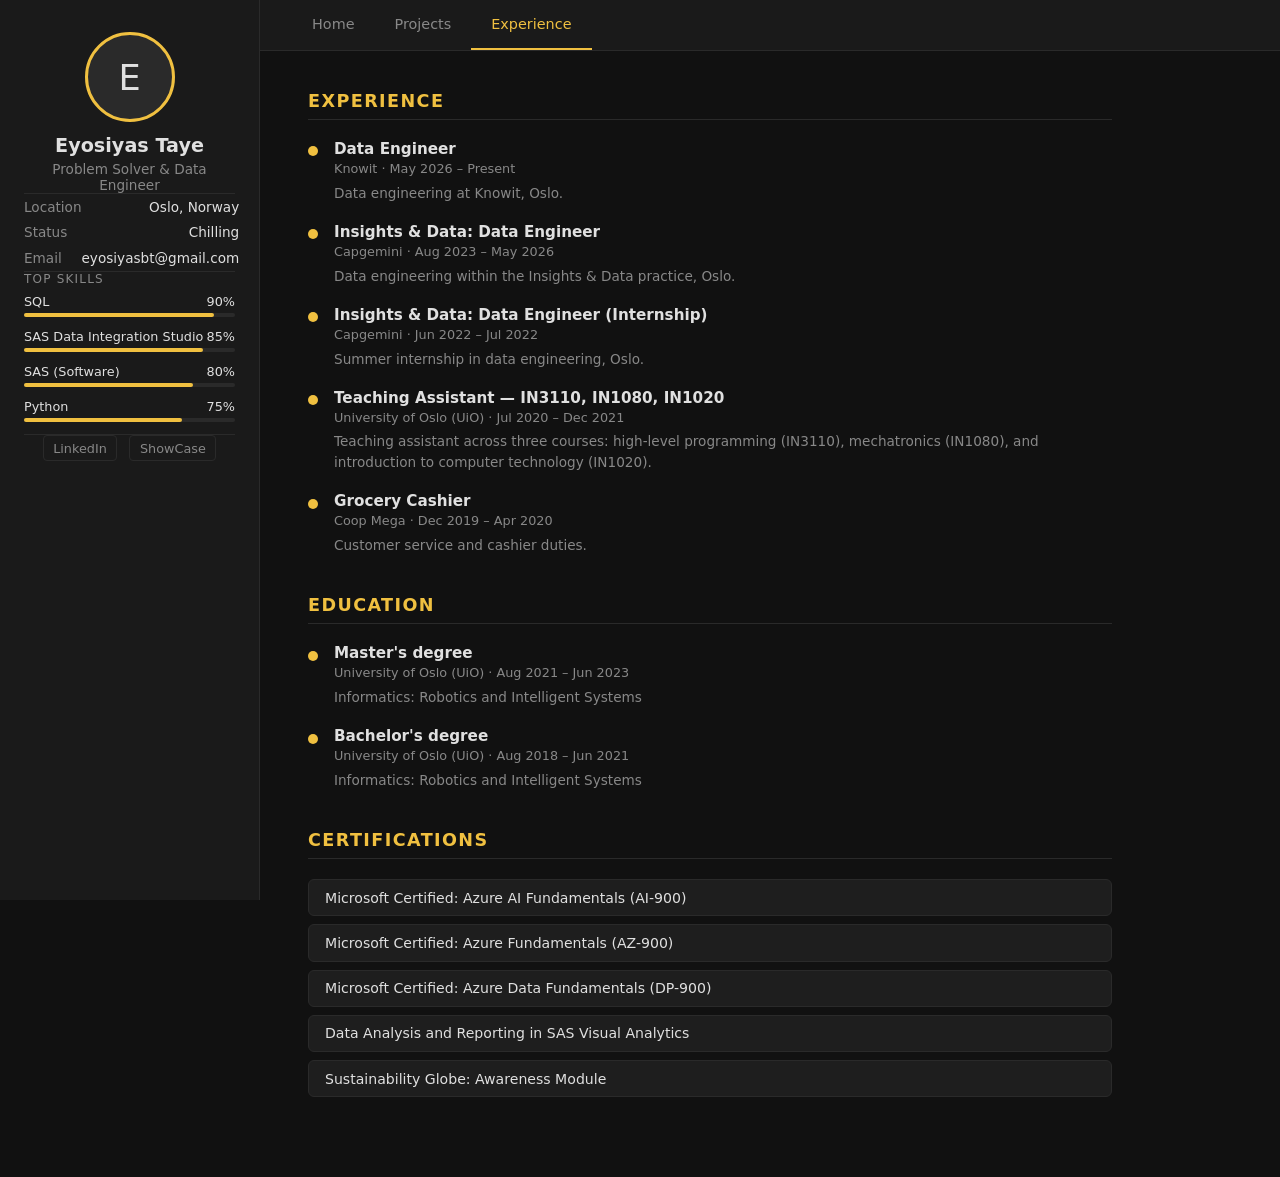
==== experience.html @ 70c58f97 "feat: populate real CV data, add Experience page with education and certifications" ====
<!DOCTYPE html>
<html lang="en">
<head>
  <meta charset="UTF-8" />
  <meta name="viewport" content="width=device-width, initial-scale=1.0" />
  <title>Eyosiyas Taye — Experience</title>
  <link rel="stylesheet" href="/style.css" />
</head>
<body>

  <aside class="sidebar">
    <div id="sidebar-data"></div>
  </aside>

  <div class="layout">
    <nav class="topnav">
      <a href="/">Home</a>
      <a href="/projects.html">Projects</a>
      <a href="/experience.html" class="active">Experience</a>
    </nav>

    <main class="main">

      <section class="section">
        <div class="section-title">Experience</div>
        <div id="experience-list"></div>
      </section>

      <section class="section">
        <div class="section-title">Education</div>
        <div id="education-list"></div>
      </section>

      <section class="section">
        <div class="section-title">Certifications</div>
        <div id="certifications-list"></div>
      </section>

    </main>
  </div>

  <script src="/main.js"></script>
</body>
</html>
---- style.css ----
*, *::before, *::after { margin: 0; padding: 0; box-sizing: border-box; }

:root {
  --bg: #111;
  --sidebar-bg: #1a1a1a;
  --accent: #f0c040;
  --text: #e0e0e0;
  --muted: #888;
  --border: #2a2a2a;
  --card-bg: #1e1e1e;
}

html { scroll-behavior: smooth; }

body {
  background: var(--bg);
  color: var(--text);
  font-family: 'Segoe UI', system-ui, sans-serif;
  display: flex;
  min-height: 100vh;
}

/* ── Sidebar ── */
.sidebar {
  width: 260px;
  min-height: 100vh;
  background: var(--sidebar-bg);
  border-right: 1px solid var(--border);
  padding: 2rem 1.5rem;
  position: sticky;
  top: 0;
  height: 100vh;
  overflow-y: auto;
  display: flex;
  flex-direction: column;
  gap: 1.5rem;
}

.avatar {
  width: 90px;
  height: 90px;
  border-radius: 50%;
  background: var(--border);
  display: flex;
  align-items: center;
  justify-content: center;
  font-size: 2.2rem;
  margin: 0 auto;
  border: 3px solid var(--accent);
}

.sidebar-name {
  text-align: center;
  font-size: 1.2rem;
  font-weight: 700;
  margin-top: 0.75rem;
}

.sidebar-title {
  text-align: center;
  font-size: 0.85rem;
  color: var(--muted);
  margin-top: 0.25rem;
}

.sidebar-divider {
  border: none;
  border-top: 1px solid var(--border);
}

.info-table {
  width: 100%;
  font-size: 0.85rem;
  border-collapse: collapse;
}

.info-table tr td { padding: 0.3rem 0; }
.info-table td:first-child { color: var(--muted); width: 50%; }
.info-table td:last-child { text-align: right; color: var(--text); }

.skills-label {
  font-size: 0.75rem;
  text-transform: uppercase;
  letter-spacing: 0.1em;
  color: var(--muted);
  margin-bottom: 0.5rem;
}

.skill-bar { margin-bottom: 0.75rem; }

.skill-bar-top {
  display: flex;
  justify-content: space-between;
  font-size: 0.8rem;
  margin-bottom: 0.25rem;
}

.skill-bar-track {
  height: 4px;
  background: var(--border);
  border-radius: 2px;
}

.skill-bar-fill {
  height: 4px;
  background: var(--accent);
  border-radius: 2px;
}

.social-links {
  display: flex;
  gap: 0.75rem;
  justify-content: center;
  margin-top: auto;
}

.social-links a {
  color: var(--muted);
  text-decoration: none;
  font-size: 0.8rem;
  border: 1px solid var(--border);
  padding: 0.3rem 0.6rem;
  border-radius: 4px;
  transition: color 0.2s, border-color 0.2s;
}

.social-links a:hover {
  color: var(--accent);
  border-color: var(--accent);
}

/* ── Layout ── */
.layout {
  flex: 1;
  display: flex;
  flex-direction: column;
  min-width: 0;
}

/* ── Top Nav ── */
.topnav {
  display: flex;
  gap: 0;
  border-bottom: 1px solid var(--border);
  background: var(--sidebar-bg);
  padding: 0 2rem;
}

.topnav a {
  color: var(--muted);
  text-decoration: none;
  font-size: 0.9rem;
  padding: 1rem 1.25rem;
  border-bottom: 2px solid transparent;
  transition: color 0.2s, border-color 0.2s;
}

.topnav a:hover { color: var(--text); }
.topnav a.active { color: var(--accent); border-bottom-color: var(--accent); }

/* ── Main ── */
.main {
  flex: 1;
  padding: 2.5rem 3rem;
  max-width: 900px;
}

/* ── Hero ── */
.hero {
  background: var(--card-bg);
  border: 1px solid var(--border);
  border-radius: 12px;
  padding: 2.5rem;
  margin-bottom: 2rem;
}

.hero-greeting {
  font-size: 0.9rem;
  color: var(--muted);
  margin-bottom: 0.5rem;
}

.hero h1 {
  font-size: 2.5rem;
  font-weight: 800;
  line-height: 1.1;
  margin-bottom: 1rem;
}

.hero h1 span { color: var(--accent); }

.hero-sub {
  color: var(--muted);
  font-size: 1rem;
  line-height: 1.6;
  max-width: 540px;
  margin-bottom: 1.5rem;
}

.hero-cta {
  display: inline-block;
  background: var(--accent);
  color: #111;
  font-weight: 700;
  padding: 0.6rem 1.4rem;
  border-radius: 6px;
  text-decoration: none;
  font-size: 0.9rem;
  transition: opacity 0.2s;
}

.hero-cta:hover { opacity: 0.85; }

/* ── Stats ── */
.stats {
  display: grid;
  grid-template-columns: repeat(3, 1fr);
  gap: 1rem;
  margin-bottom: 2rem;
}

.stat-card {
  background: var(--card-bg);
  border: 1px solid var(--border);
  border-radius: 10px;
  padding: 1.25rem;
  text-align: center;
}

.stat-number {
  font-size: 2rem;
  font-weight: 800;
  color: var(--accent);
}

.stat-label {
  font-size: 0.8rem;
  color: var(--muted);
  margin-top: 0.25rem;
}

/* ── Section ── */
.section { margin-bottom: 2.5rem; }

.section-title {
  font-size: 1.1rem;
  font-weight: 700;
  text-transform: uppercase;
  letter-spacing: 0.08em;
  color: var(--accent);
  margin-bottom: 1.25rem;
  padding-bottom: 0.5rem;
  border-bottom: 1px solid var(--border);
}

.see-all {
  display: inline-block;
  margin-top: 1rem;
  font-size: 0.85rem;
  color: var(--accent);
  text-decoration: none;
}

.see-all:hover { text-decoration: underline; }

/* ── Projects ── */
.projects-grid {
  display: grid;
  grid-template-columns: repeat(auto-fill, minmax(240px, 1fr));
  gap: 1rem;
}

.project-card {
  background: var(--card-bg);
  border: 1px solid var(--border);
  border-radius: 10px;
  padding: 1.25rem;
  text-decoration: none;
  color: var(--text);
  transition: border-color 0.2s;
  display: block;
}

.project-card:hover { border-color: var(--accent); }
.project-card h3 { font-size: 0.95rem; font-weight: 700; margin-bottom: 0.4rem; }
.project-card p { font-size: 0.82rem; color: var(--muted); line-height: 1.5; }

.project-tag {
  display: inline-block;
  font-size: 0.72rem;
  background: var(--border);
  color: var(--muted);
  padding: 0.15rem 0.5rem;
  border-radius: 4px;
  margin-top: 0.6rem;
  margin-right: 0.25rem;
}

/* ── Experience ── */
.timeline-item {
  display: flex;
  gap: 1rem;
  margin-bottom: 1.25rem;
}

.timeline-dot {
  width: 10px;
  height: 10px;
  border-radius: 50%;
  background: var(--accent);
  margin-top: 0.4rem;
  flex-shrink: 0;
}

.timeline-content h3 { font-size: 0.95rem; font-weight: 700; }
.timeline-content .timeline-meta { font-size: 0.8rem; color: var(--muted); margin: 0.2rem 0 0.4rem; }
.timeline-content p { font-size: 0.85rem; color: var(--muted); line-height: 1.5; }

/* ── Certifications ── */
.cert-item {
  font-size: 0.88rem;
  color: var(--text);
  padding: 0.6rem 1rem;
  background: var(--card-bg);
  border: 1px solid var(--border);
  border-radius: 6px;
  margin-bottom: 0.5rem;
}

/* ── Responsive ── */
@media (max-width: 768px) {
  body { flex-direction: column; }
  .sidebar { width: 100%; min-height: auto; position: static; height: auto; }
  .main { padding: 1.5rem; }
  .stats { grid-template-columns: repeat(2, 1fr); }
}
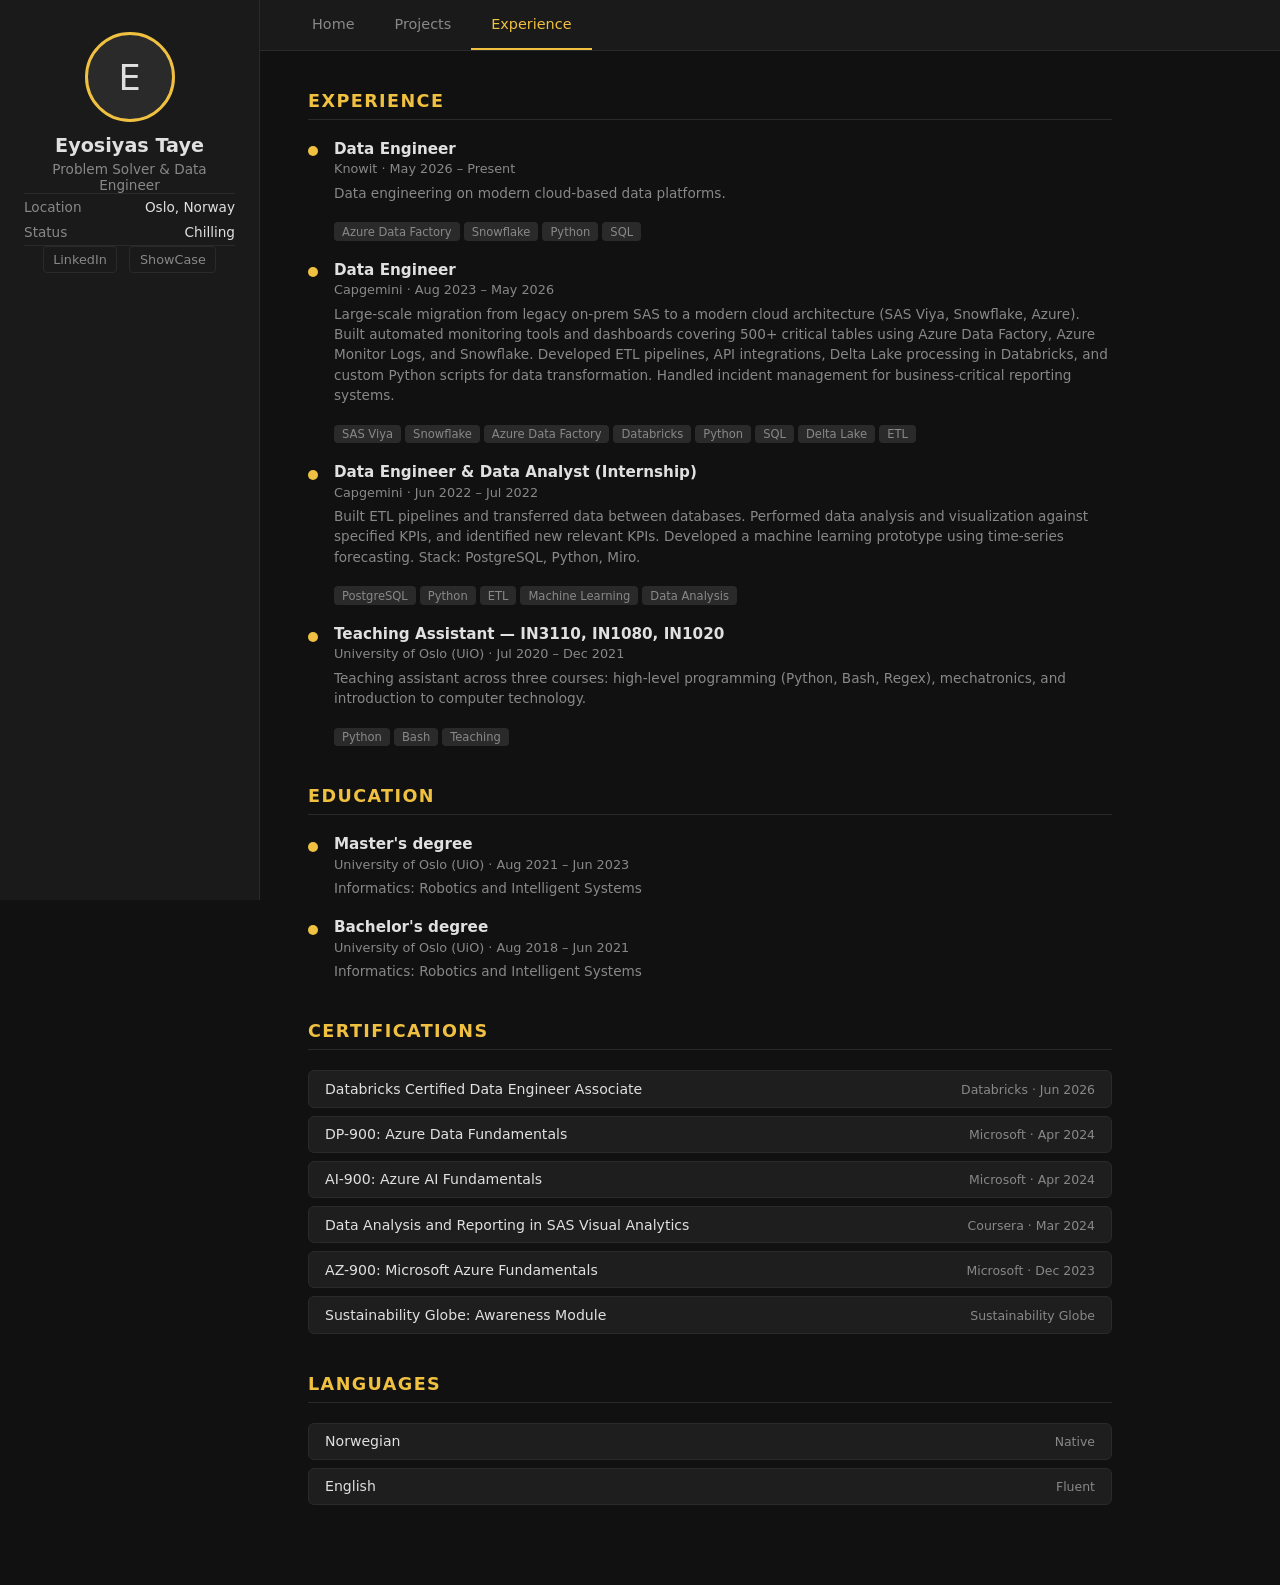
==== commit 2c9ea5cc: "feat: populate full CV data — skills, experience with tech tags, certifications, languages" ====
--- a/experience.html
+++ b/experience.html
@@ -36,6 +36,11 @@
         <div id="certifications-list"></div>
       </section>
 
+      <section class="section">
+        <div class="section-title">Languages</div>
+        <div id="languages-list"></div>
+      </section>
+
     </main>
   </div>
 
--- a/style.css
+++ b/style.css
@@ -318,13 +318,30 @@
 
 /* ── Certifications ── */
 .cert-item {
+  display: flex;
+  justify-content: space-between;
+  align-items: baseline;
+  gap: 1rem;
+  padding: 0.6rem 1rem;
+  background: var(--card-bg);
+  border: 1px solid var(--border);
+  border-radius: 6px;
+  margin-bottom: 0.5rem;
+}
+
+.cert-name {
   font-size: 0.88rem;
   color: var(--text);
-  padding: 0.6rem 1rem;
-  background: var(--card-bg);
-  border: 1px solid var(--border);
-  border-radius: 6px;
-  margin-bottom: 0.5rem;
+}
+
+.cert-meta {
+  font-size: 0.78rem;
+  color: var(--muted);
+  white-space: nowrap;
+}
+
+.timeline-tags {
+  margin-top: 0.6rem;
 }
 
 /* ── Responsive ── */
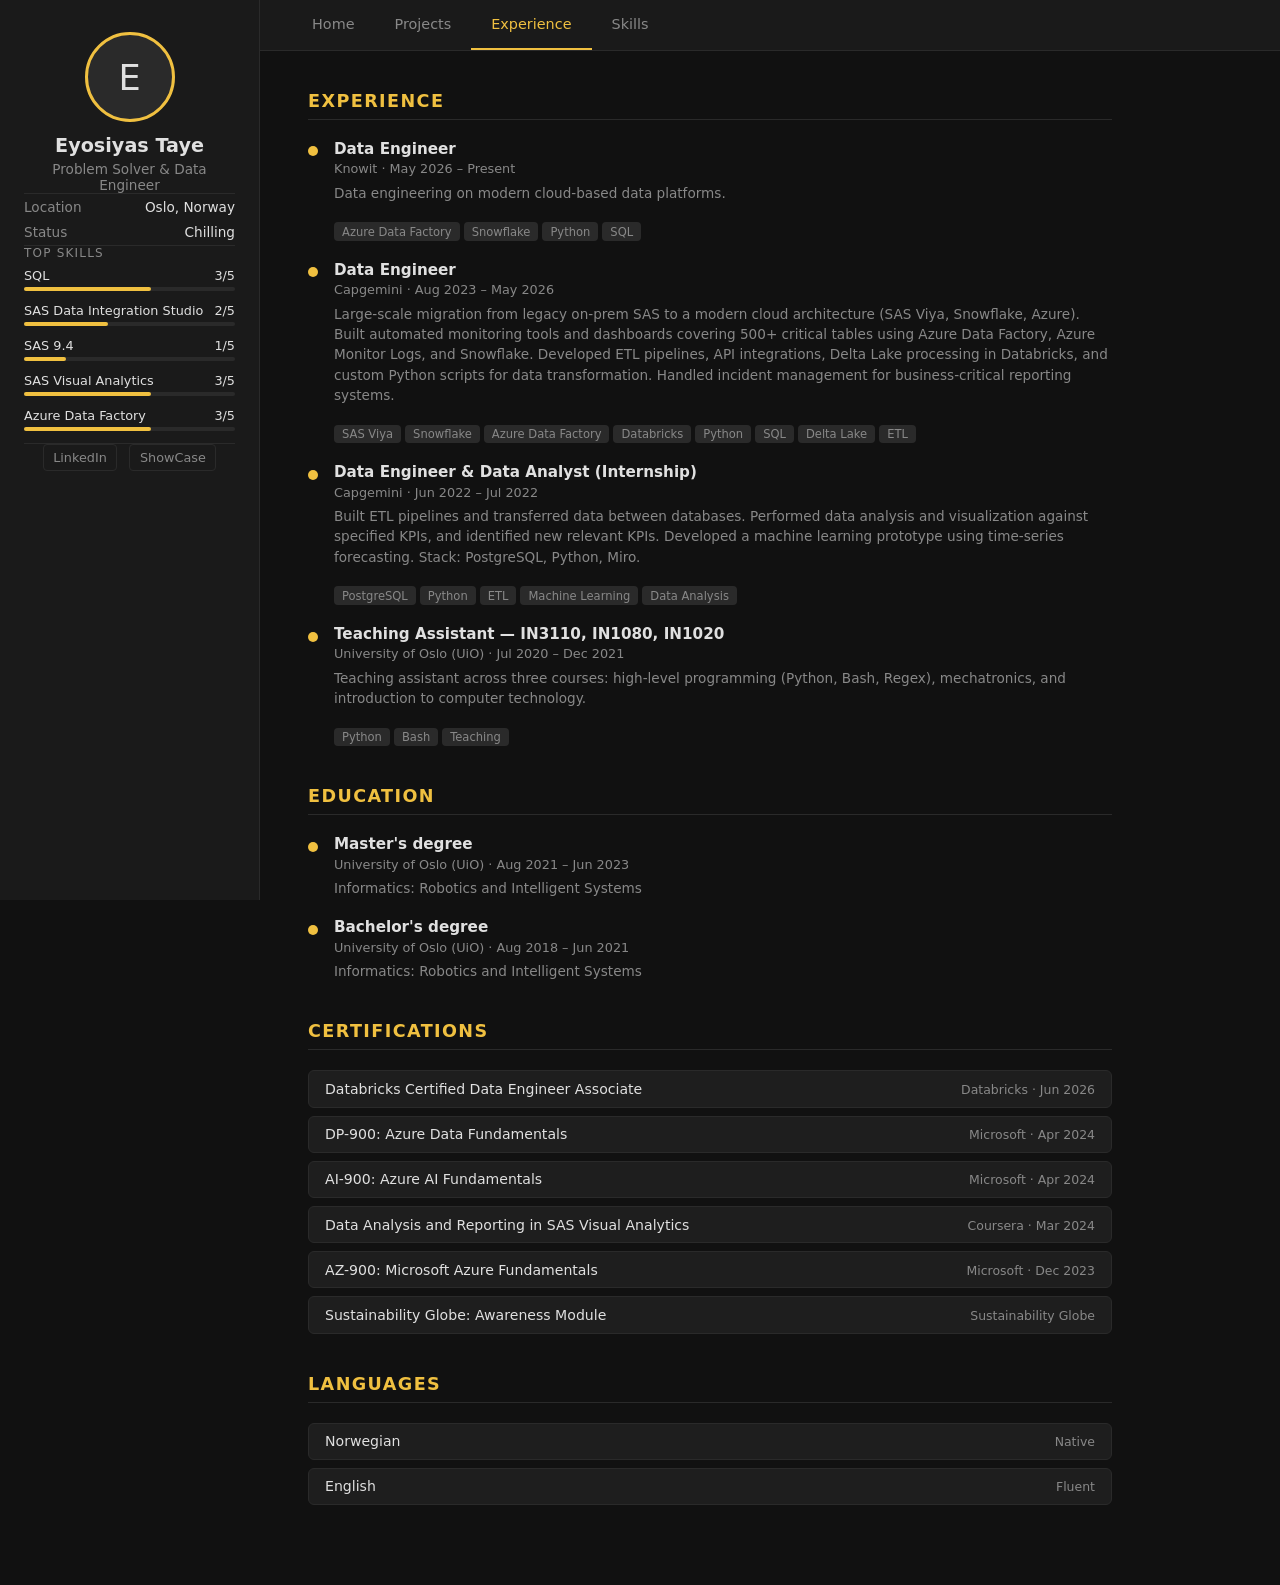
==== commit 11f2347d: "feat: add skills page with rated skills grouped by category" ====
--- a/experience.html
+++ b/experience.html
@@ -17,6 +17,7 @@
       <a href="/">Home</a>
       <a href="/projects.html">Projects</a>
       <a href="/experience.html" class="active">Experience</a>
+      <a href="/skills.html">Skills</a>
     </nav>
 
     <main class="main">
--- a/style.css
+++ b/style.css
@@ -316,6 +316,38 @@
 .timeline-content .timeline-meta { font-size: 0.8rem; color: var(--muted); margin: 0.2rem 0 0.4rem; }
 .timeline-content p { font-size: 0.85rem; color: var(--muted); line-height: 1.5; }
 
+/* ── Skills grid ── */
+.skills-grid {
+  display: grid;
+  grid-template-columns: repeat(auto-fill, minmax(220px, 1fr));
+  gap: 0.75rem;
+}
+
+.skill-card {
+  background: var(--card-bg);
+  border: 1px solid var(--border);
+  border-radius: 8px;
+  padding: 0.9rem 1rem;
+}
+
+.skill-card-top {
+  display: flex;
+  justify-content: space-between;
+  align-items: baseline;
+  margin-bottom: 0.5rem;
+}
+
+.skill-card-name {
+  font-size: 0.88rem;
+  font-weight: 600;
+  color: var(--text);
+}
+
+.skill-card-label {
+  font-size: 0.72rem;
+  color: var(--muted);
+}
+
 /* ── Certifications ── */
 .cert-item {
   display: flex;
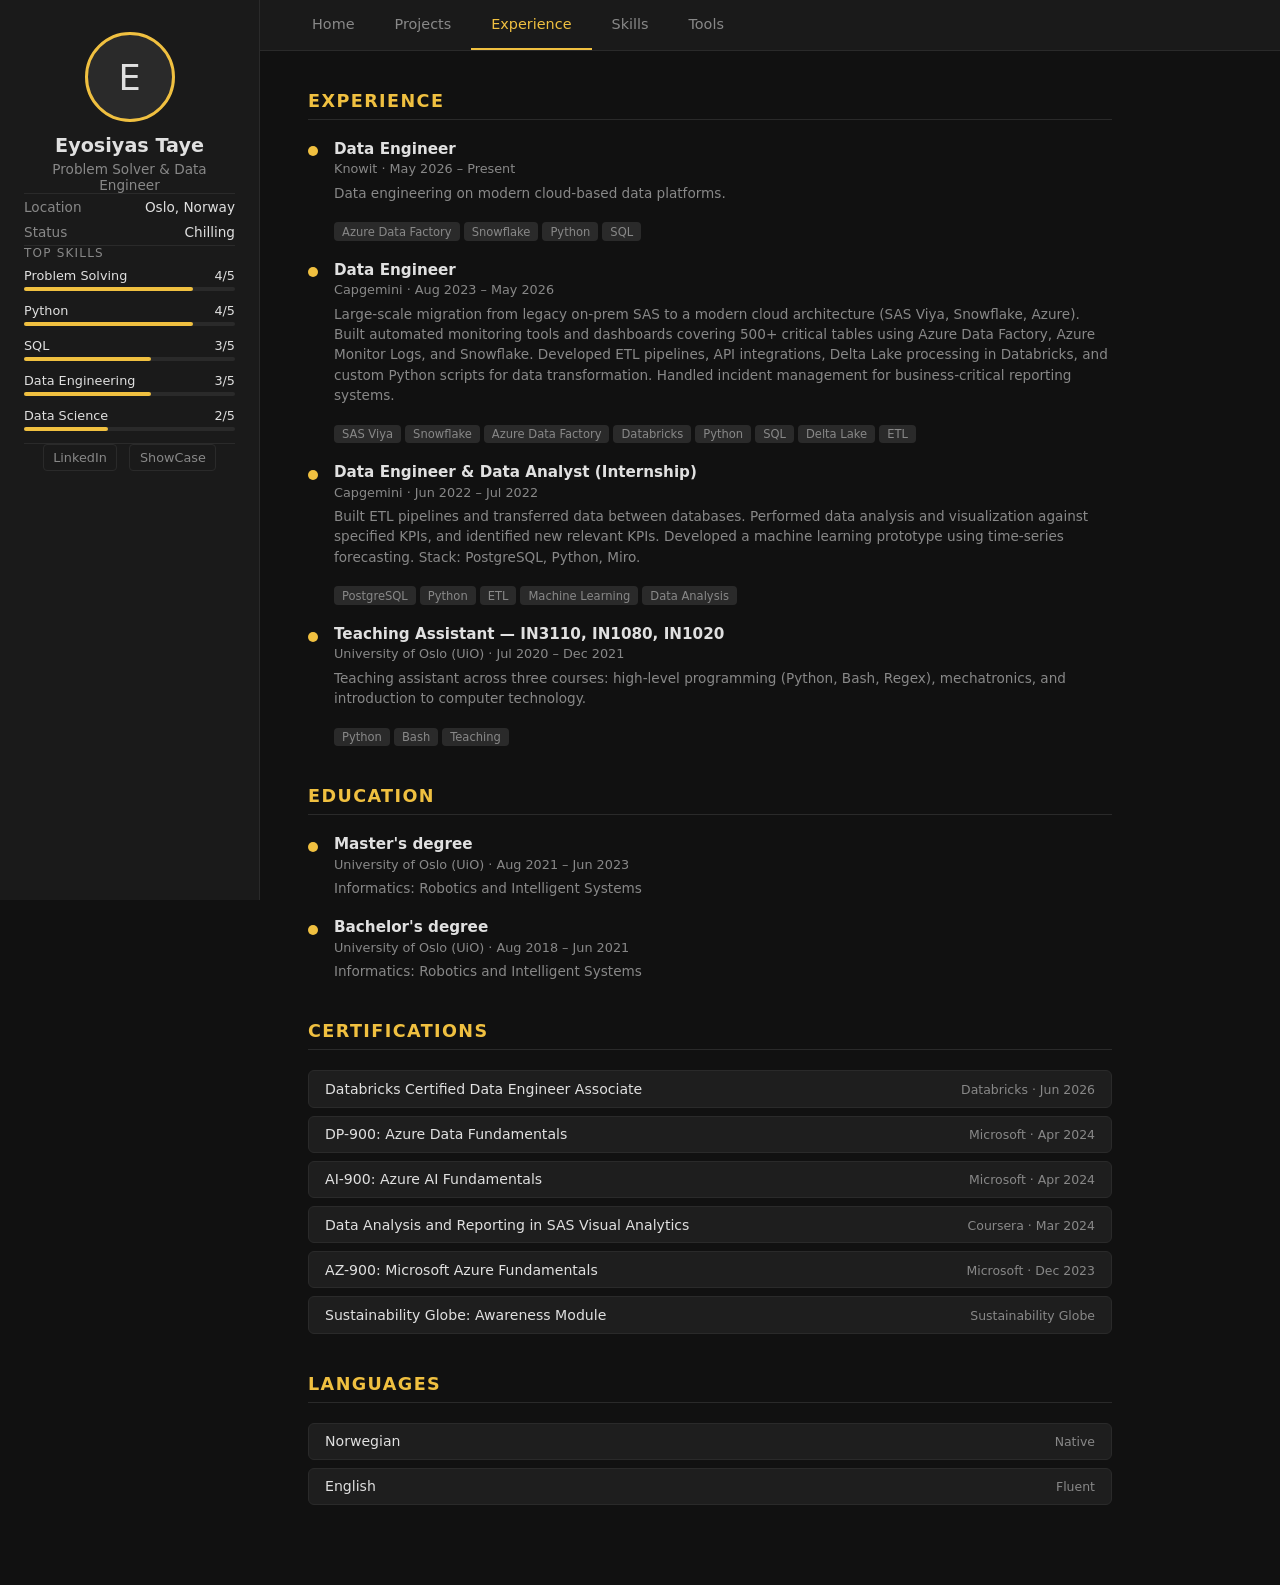
==== commit 8d2b2aa4: "feat: add Tools tab with Patient Diagnostic System (Sickness)" ====
--- a/experience.html
+++ b/experience.html
@@ -18,6 +18,7 @@
       <a href="/projects.html">Projects</a>
       <a href="/experience.html" class="active">Experience</a>
       <a href="/skills.html">Skills</a>
+      <a href="/tools.html">Tools</a>
     </nav>
 
     <main class="main">
--- a/style.css
+++ b/style.css
@@ -107,6 +107,12 @@
   border-radius: 2px;
 }
 
+.skill-bar-fill.level-1 { width: 20%; }
+.skill-bar-fill.level-2 { width: 40%; }
+.skill-bar-fill.level-3 { width: 60%; }
+.skill-bar-fill.level-4 { width: 80%; }
+.skill-bar-fill.level-5 { width: 100%; }
+
 .social-links {
   display: flex;
   gap: 0.75rem;
@@ -265,6 +271,25 @@
 
 /* ── Projects ── */
 .projects-grid {
+  display: block;
+}
+
+.projects-section { margin-bottom: 2.5rem; }
+
+.projects-section-title {
+  font-size: 1rem;
+  font-weight: 700;
+  color: var(--text);
+  margin-bottom: 0.25rem;
+}
+
+.projects-section-sub {
+  font-size: 0.82rem;
+  color: var(--muted);
+  margin-bottom: 1rem;
+}
+
+.projects-grid-inner {
   display: grid;
   grid-template-columns: repeat(auto-fill, minmax(240px, 1fr));
   gap: 1rem;
@@ -282,6 +307,52 @@
 }
 
 .project-card:hover { border-color: var(--accent); }
+
+.project-card--image {
+  padding: 0;
+  overflow: hidden;
+}
+
+.project-image {
+  width: 100%;
+  aspect-ratio: 16 / 9;
+  overflow: hidden;
+  background: #000;
+}
+
+.project-image img {
+  width: 100%;
+  height: 100%;
+  object-fit: cover;
+  display: block;
+  transition: transform 0.3s ease;
+  opacity: 0.9;
+}
+
+.project-card--image:hover .project-image img {
+  transform: scale(1.03);
+  opacity: 1;
+}
+
+.project-body { padding: 1.25rem; }
+.project-tags { margin-top: 0.6rem; }
+
+.project-badge {
+  display: inline-block;
+  font-size: 0.68rem;
+  font-weight: 700;
+  padding: 0.15rem 0.5rem;
+  border-radius: 4px;
+  margin-bottom: 0.5rem;
+  text-transform: uppercase;
+  letter-spacing: 0.05em;
+}
+
+.project-badge.live {
+  background: #1a3a1a;
+  color: #4caf50;
+  border: 1px solid #4caf50;
+}
 .project-card h3 { font-size: 0.95rem; font-weight: 700; margin-bottom: 0.4rem; }
 .project-card p { font-size: 0.82rem; color: var(--muted); line-height: 1.5; }
 
@@ -376,6 +447,260 @@
   margin-top: 0.6rem;
 }
 
+/* ── Project Detail Modal ── */
+.modal-overlay {
+  display: none;
+  position: fixed;
+  inset: 0;
+  background: rgba(0,0,0,0.75);
+  z-index: 100;
+  overflow-y: auto;
+  padding: 2rem 1rem;
+}
+
+.modal-overlay.open { display: flex; justify-content: center; align-items: flex-start; }
+
+.modal {
+  background: var(--card-bg);
+  border: 1px solid var(--border);
+  border-radius: 12px;
+  width: 100%;
+  max-width: 760px;
+  padding: 2rem;
+  position: relative;
+}
+
+.modal-close {
+  position: absolute;
+  top: 1rem;
+  right: 1.25rem;
+  background: none;
+  border: none;
+  color: var(--muted);
+  font-size: 1.4rem;
+  cursor: pointer;
+  line-height: 1;
+}
+
+.modal-close:hover { color: var(--text); }
+
+.modal-title {
+  font-size: 1.3rem;
+  font-weight: 800;
+  margin-bottom: 0.25rem;
+  padding-right: 2rem;
+}
+
+.modal-subtitle {
+  font-size: 0.82rem;
+  color: var(--muted);
+  margin-bottom: 1.5rem;
+}
+
+.modal-section-title {
+  font-size: 0.75rem;
+  text-transform: uppercase;
+  letter-spacing: 0.1em;
+  color: var(--accent);
+  margin-bottom: 0.75rem;
+  margin-top: 1.5rem;
+}
+
+.modal-abstract {
+  font-size: 0.88rem;
+  color: var(--muted);
+  line-height: 1.7;
+  white-space: pre-line;
+}
+
+.modal-images {
+  display: flex;
+  flex-direction: column;
+  gap: 1.5rem;
+  margin-top: 0.75rem;
+}
+
+.modal-figure img {
+  width: 100%;
+  border-radius: 6px;
+  border: 1px solid var(--border);
+  display: block;
+}
+
+.modal-figure figcaption {
+  font-size: 0.78rem;
+  color: var(--muted);
+  margin-top: 0.5rem;
+  line-height: 1.5;
+}
+
+.modal-footer {
+  margin-top: 1.5rem;
+  padding-top: 1rem;
+  border-top: 1px solid var(--border);
+  display: flex;
+  gap: 0.75rem;
+  flex-wrap: wrap;
+}
+
+.modal-link {
+  font-size: 0.82rem;
+  color: var(--accent);
+  text-decoration: none;
+  border: 1px solid var(--accent);
+  padding: 0.35rem 0.8rem;
+  border-radius: 4px;
+  transition: opacity 0.2s;
+}
+
+.modal-link:hover { opacity: 0.75; }
+
+/* ── Tools ── */
+.tool-card {
+  background: var(--card-bg);
+  border: 1px solid var(--border);
+  border-radius: 12px;
+  overflow: hidden;
+  max-width: 600px;
+}
+
+.tool-header {
+  padding: 1.5rem;
+  border-bottom: 1px solid var(--border);
+}
+
+.tool-title {
+  font-size: 1rem;
+  font-weight: 700;
+  color: var(--accent);
+  text-transform: uppercase;
+  letter-spacing: 0.08em;
+  margin-bottom: 0.4rem;
+}
+
+.tool-desc {
+  font-size: 0.82rem;
+  color: var(--muted);
+  line-height: 1.5;
+}
+
+.tool-body { padding: 1.5rem; }
+
+.diag-input-row {
+  display: flex;
+  gap: 0.75rem;
+  margin-bottom: 0.75rem;
+}
+
+.diag-input {
+  flex: 1;
+  background: var(--bg);
+  border: 1px solid var(--border);
+  border-radius: 6px;
+  color: var(--text);
+  font-family: 'Consolas', monospace;
+  font-size: 0.9rem;
+  padding: 0.6rem 0.9rem;
+  outline: none;
+  transition: border-color 0.2s;
+}
+
+.diag-input:focus { border-color: var(--accent); }
+
+.diag-btn {
+  background: var(--accent);
+  color: #111;
+  border: none;
+  border-radius: 6px;
+  font-weight: 700;
+  font-size: 0.82rem;
+  padding: 0.6rem 1.2rem;
+  cursor: pointer;
+  white-space: nowrap;
+  transition: opacity 0.2s;
+}
+
+.diag-btn:hover { opacity: 0.85; }
+
+.diag-censor-label {
+  display: flex;
+  align-items: center;
+  gap: 0.5rem;
+  font-size: 0.78rem;
+  color: var(--muted);
+  cursor: pointer;
+  margin-bottom: 1.25rem;
+  user-select: none;
+}
+
+.diag-result {
+  background: var(--bg);
+  border: 1px solid var(--border);
+  border-radius: 8px;
+  padding: 1.25rem;
+  text-align: center;
+  margin-bottom: 1.25rem;
+  min-height: 110px;
+  display: flex;
+  flex-direction: column;
+  justify-content: center;
+  gap: 0.25rem;
+}
+
+.diag-patient {
+  font-size: 0.82rem;
+  color: var(--muted);
+  font-family: 'Courier New', monospace;
+  min-height: 1.2em;
+}
+
+.diag-illness {
+  font-size: 1.3rem;
+  font-weight: 700;
+  color: var(--text);
+  line-height: 1.3;
+}
+
+.diag-severity {
+  font-size: 0.95rem;
+  font-family: 'Courier New', monospace;
+  min-height: 1.4em;
+}
+
+.diag-illness.sev-1, .diag-severity.sev-1 { color: #4ade80; }
+.diag-illness.sev-2, .diag-severity.sev-2 { color: #facc15; }
+.diag-illness.sev-3, .diag-severity.sev-3 { color: #fb923c; }
+.diag-illness.sev-4, .diag-severity.sev-4 { color: #f87171; }
+.diag-illness.sev-5, .diag-severity.sev-5 { color: #ef4444; }
+.diag-illness.sev-positive, .diag-severity.sev-positive { color: #4ade80; }
+
+.diag-history-label {
+  font-size: 0.72rem;
+  text-transform: uppercase;
+  letter-spacing: 0.1em;
+  color: var(--muted);
+  margin-bottom: 0.5rem;
+}
+
+.diag-history {
+  display: flex;
+  flex-direction: column;
+  gap: 0.3rem;
+  max-height: 200px;
+  overflow-y: auto;
+}
+
+.diag-history-entry {
+  font-size: 0.78rem;
+  font-family: 'Consolas', monospace;
+  padding: 0.3rem 0.6rem;
+  background: var(--bg);
+  border-radius: 4px;
+  color: #38bdf8;
+}
+
+.diag-history-entry.positive { color: #4ade80; }
+
 /* ── Responsive ── */
 @media (max-width: 768px) {
   body { flex-direction: column; }
